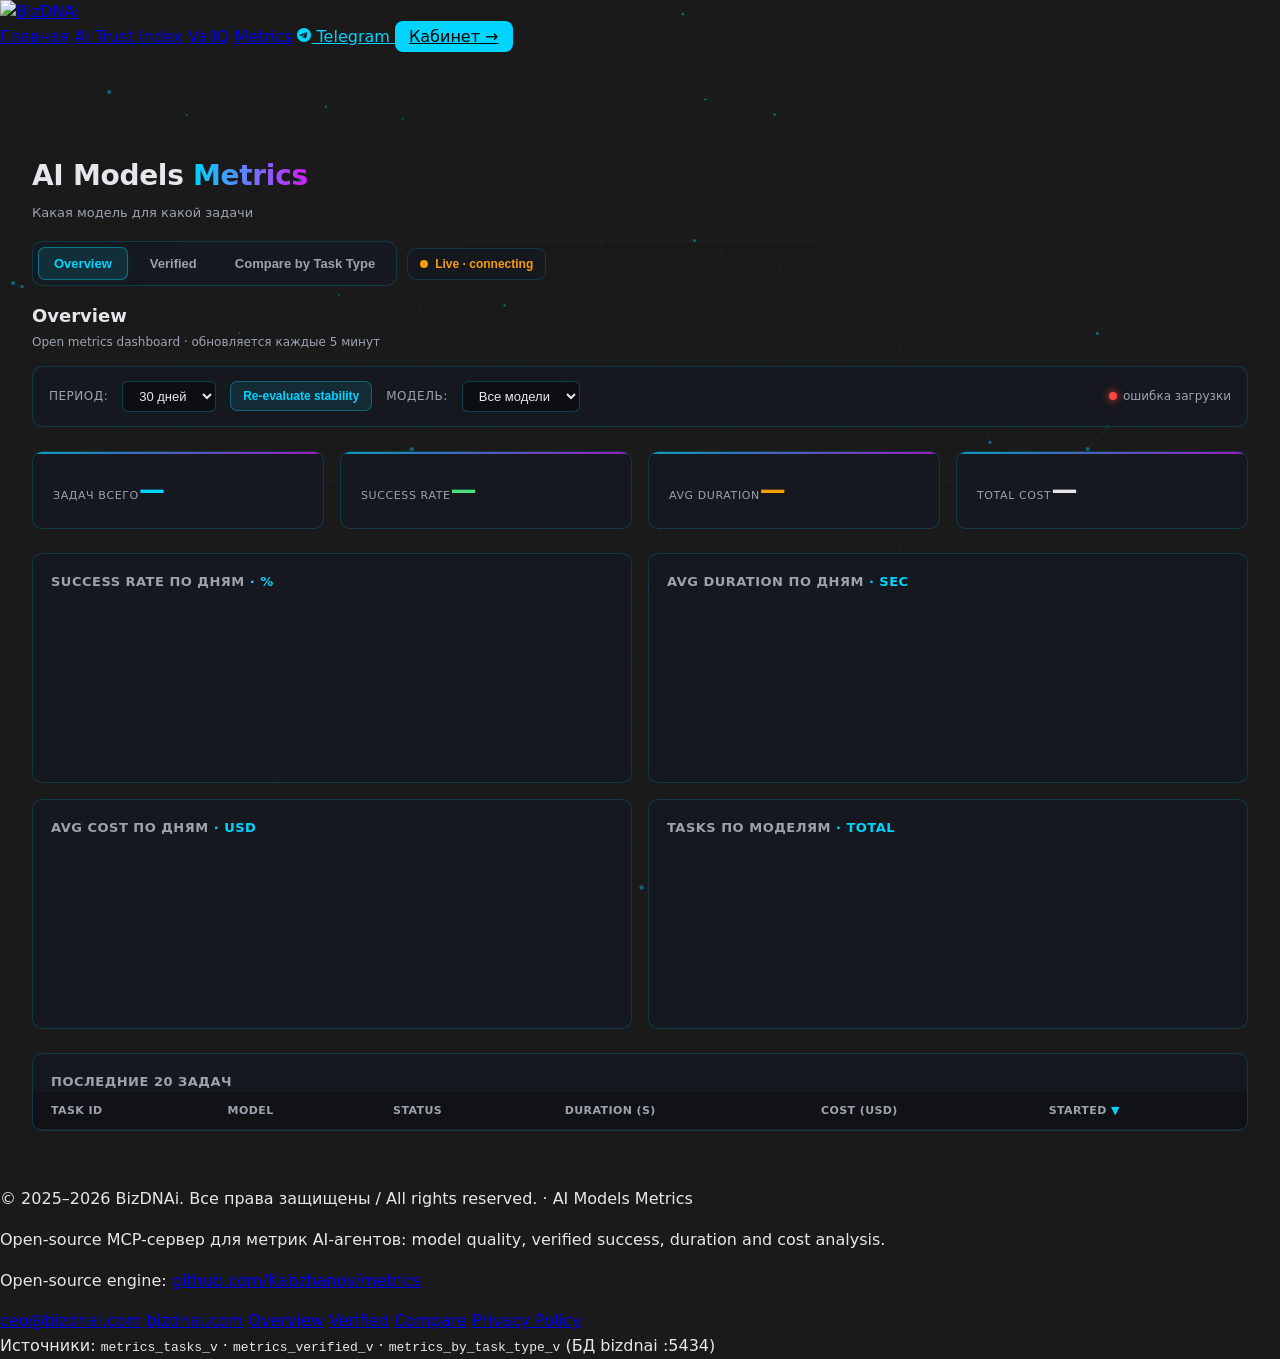
==== dashboard/index.html @ 894d51ac "Phase 7.7: portable dashboard + Context Efficiency view - dashboard/ — /var/www/bizdnai.com/metrics/" ====
<!DOCTYPE html>
<html lang="ru">
<head>
  <meta charset="UTF-8">
  <meta name="viewport" content="width=device-width, initial-scale=1.0">
  <title>BizDNAi · AI Models Metrics</title>
  <link rel="icon" href="https://bizdnai.com/favicon.ico">
  <script src="https://cdn.tailwindcss.com"></script>
  <link rel="stylesheet" href="style.css">
  <script src="https://cdn.jsdelivr.net/npm/chart.js@4.4.1/dist/chart.umd.min.js"></script>
  <style>
    header.page { padding-top: 104px; }

    .metrics-tabs {
      display: flex;
      gap: 6px;
      width: fit-content;
      max-width: 100%;
      padding: 5px;
      overflow-x: auto;
      background: var(--card);
      border: 1px solid var(--card-border);
      border-radius: 10px;
      backdrop-filter: blur(8px);
      -webkit-backdrop-filter: blur(8px);
    }
    .tab-button {
      flex: 0 0 auto;
      padding: 8px 15px;
      border: 1px solid transparent;
      border-radius: 7px;
      color: var(--muted);
      background: transparent;
      font-size: 13px;
      font-weight: 600;
      cursor: pointer;
      transition: color 0.15s ease, border-color 0.15s ease, background 0.15s ease;
    }
    .tab-button:hover {
      color: var(--text);
      border-color: rgba(255, 255, 255, 0.10);
    }
    .tab-button.active {
      color: var(--accent);
      background: rgba(0, 212, 255, 0.12);
      border-color: rgba(0, 212, 255, 0.42);
      box-shadow: 0 0 18px rgba(0, 212, 255, 0.08);
    }
    .tab-button:focus-visible {
      outline: 2px solid var(--accent);
      outline-offset: 2px;
    }
    .metrics-header-row {
      display: flex;
      align-items: center;
      gap: 10px;
      flex-wrap: wrap;
    }
    .live-toggle {
      display: inline-flex;
      align-items: center;
      gap: 7px;
      padding: 8px 12px;
      color: var(--muted);
      background: var(--card);
      border: 1px solid var(--card-border);
      border-radius: 9px;
      font-size: 12px;
      font-weight: 600;
      cursor: pointer;
    }
    .live-toggle .live-badge {
      width: 8px;
      height: 8px;
      border-radius: 50%;
      background: var(--muted);
    }
    .live-toggle.connected { color: var(--ok); border-color: rgba(74, 222, 128, 0.45); }
    .live-toggle.connected .live-badge { background: var(--ok); box-shadow: 0 0 8px var(--ok); }
    .live-toggle.connecting { color: var(--warn); }
    .live-toggle.connecting .live-badge { background: var(--warn); }
    .live-toggle:focus-visible { outline: 2px solid var(--accent); outline-offset: 2px; }
    .tab-panel[hidden] { display: none; }
    .tab-heading { margin: 0 0 14px; }
    .tab-heading h2 {
      margin: 0 0 3px;
      color: var(--text);
      font-size: 18px;
      font-weight: 700;
    }
    .tab-heading p {
      margin: 0;
      color: var(--muted);
      font-size: 12px;
    }

    /* Verified grid: 6 KPI columns on wide, 3 on mid, 2 on small. */
    .kpis.verified { grid-template-columns: repeat(6, 1fr); }
    @media (max-width: 1280px) { .kpis.verified { grid-template-columns: repeat(3, 1fr); } }
    @media (max-width: 700px)  { .kpis.verified { grid-template-columns: repeat(2, 1fr); } }
    .grid.verified { grid-template-columns: 1fr; }

    .pending-banner {
      display: none;
      margin-bottom: 18px;
      padding: 12px 16px;
      color: var(--warn);
      background: rgba(245, 158, 11, 0.12);
      border: 1px solid rgba(245, 158, 11, 0.35);
      border-radius: 10px;
      font-size: 13px;
    }
    .pending-banner.show { display: block; }

    /* Compare by task type. */
    .compare-kpis { grid-template-columns: repeat(4, 1fr); }
    @media (max-width: 1100px) { .compare-kpis { grid-template-columns: repeat(2, 1fr); } }
    @media (max-width: 600px)  { .compare-kpis { grid-template-columns: 1fr; } }

    .filters-row {
      display: flex;
      gap: 12px;
      flex-wrap: wrap;
      align-items: center;
    }
    .filter-group {
      display: flex;
      flex-direction: column;
      gap: 4px;
    }
    .filter-group label {
      color: var(--muted);
      font-size: 11px;
      text-transform: uppercase;
      letter-spacing: 0.05em;
    }
    .chip-multiselect {
      display: flex;
      gap: 6px;
      flex-wrap: wrap;
      max-width: 720px;
    }
    .chip {
      padding: 4px 10px;
      color: var(--text);
      background: rgba(255, 255, 255, 0.05);
      border: 1px solid rgba(255, 255, 255, 0.10);
      border-radius: 999px;
      font-size: 11px;
      cursor: pointer;
      user-select: none;
      transition: all 0.15s ease;
    }
    .chip:hover { border-color: rgba(0, 212, 255, 0.4); }
    .chip.active {
      color: var(--accent);
      background: rgba(0, 212, 255, 0.18);
      border-color: var(--accent);
    }
    .chip:focus-visible {
      outline: 2px solid var(--accent);
      outline-offset: 1px;
    }
    .table-wrap.compare-table {
      max-height: 70vh;
      overflow: auto;
    }
    .compare-table table {
      width: 100%;
      border-collapse: collapse;
    }
    .compare-table th {
      position: sticky;
      top: 0;
      z-index: 1;
      padding: 12px 10px;
      color: var(--muted);
      background: rgba(15, 23, 42, 0.95);
      border-bottom: 1px solid rgba(255, 255, 255, 0.10);
      backdrop-filter: blur(8px);
      font-size: 11px;
      font-weight: 600;
      text-transform: uppercase;
      letter-spacing: 0.05em;
      cursor: pointer;
      user-select: none;
    }
    .compare-table th:hover { color: var(--accent); }
    .compare-table th .sort-indicator {
      display: inline-block;
      margin-left: 4px;
      font-size: 10px;
      opacity: 0.4;
    }
    .compare-table th.sorted-asc .sort-indicator::before  { content: '▲'; opacity: 1; }
    .compare-table th.sorted-desc .sort-indicator::before { content: '▼'; opacity: 1; }
    .compare-table td {
      padding: 10px;
      color: var(--text);
      border-bottom: 1px solid rgba(255, 255, 255, 0.05);
      font-size: 13px;
    }
    .compare-table tbody tr:hover { background: rgba(0, 212, 255, 0.05); }
    .compare-table .best-row { background: rgba(74, 222, 128, 0.06); }
    .best-badge {
      display: inline-block;
      margin-left: 6px;
      padding: 1px 8px;
      color: var(--ok);
      background: rgba(74, 222, 128, 0.15);
      border: 1px solid rgba(74, 222, 128, 0.4);
      border-radius: 6px;
      font-size: 10px;
      font-weight: 600;
      vertical-align: middle;
    }
    .task-pill {
      display: inline-block;
      padding: 2px 8px;
      color: #a78bfa;
      background: rgba(167, 139, 250, 0.12);
      border: 1px solid rgba(167, 139, 250, 0.35);
      border-radius: 6px;
      font-size: 11px;
      font-weight: 500;
    }
    .model-name {
      color: var(--accent);
      font-family: "JetBrains Mono", ui-monospace, monospace;
    }
    .good-cell { color: var(--ok); }
    .mid-cell  { color: var(--warn); }
    .bad-cell  { color: var(--err); }

    .chip .chip-count {
      display: inline-block;
      margin-left: 6px;
      padding: 0 6px;
      color: var(--muted);
      background: rgba(255, 255, 255, 0.07);
      border-radius: 999px;
      font-size: 10px;
      font-weight: 600;
      vertical-align: 1px;
    }
    .chip.active .chip-count {
      color: var(--accent);
      background: rgba(0, 212, 255, 0.18);
    }

    .active-filters {
      display: flex;
      flex-wrap: wrap;
      gap: 6px;
      margin-top: 10px;
      align-items: center;
    }
    .active-filters .pill-label {
      color: var(--muted);
      font-size: 11px;
      text-transform: uppercase;
      letter-spacing: 0.05em;
      margin-right: 4px;
    }
    .filter-pill {
      display: inline-flex;
      align-items: center;
      gap: 6px;
      padding: 3px 6px 3px 10px;
      color: var(--accent);
      background: rgba(0, 212, 255, 0.10);
      border: 1px solid rgba(0, 212, 255, 0.32);
      border-radius: 999px;
      font-size: 11px;
    }
    .filter-pill button {
      width: 16px;
      height: 16px;
      display: inline-flex;
      align-items: center;
      justify-content: center;
      padding: 0;
      color: var(--accent);
      background: transparent;
      border: 0;
      border-radius: 50%;
      font-size: 13px;
      line-height: 1;
      cursor: pointer;
    }
    .filter-pill button:hover { background: rgba(0, 212, 255, 0.22); }

    .compare-summary {
      margin: 10px 2px 0;
      color: var(--muted);
      font-size: 12px;
    }
    .compare-summary strong { color: var(--text); font-weight: 600; }

    .reval-button {
      padding: 7px 12px;
      color: var(--accent);
      background: rgba(0, 212, 255, 0.10);
      border: 1px solid rgba(0, 212, 255, 0.35);
      border-radius: 7px;
      font-size: 12px;
      font-weight: 600;
      cursor: pointer;
    }
    .reval-button:hover { background: rgba(0, 212, 255, 0.18); }
    .reval-button:disabled { opacity: 0.55; cursor: wait; }
    .metrics-toast {
      position: fixed;
      right: 20px;
      bottom: 20px;
      z-index: 100;
      max-width: min(420px, calc(100vw - 40px));
      padding: 12px 16px;
      color: var(--text);
      background: rgba(15, 23, 42, 0.97);
      border: 1px solid var(--ok);
      border-radius: 9px;
      box-shadow: 0 12px 35px rgba(0, 0, 0, 0.35);
      font-size: 13px;
    }
    .metrics-toast.error { border-color: var(--err); }

    @media (max-width: 700px) {
      header.page { padding-top: 132px; }
      .metrics-tabs { width: 100%; }
      .tab-button { flex: 1 0 auto; }
      .updated { width: 100%; margin-left: 0; }
    }
  </style>
</head>
<body>
  <canvas id="neural-bg"></canvas>

  <nav class="navbar fixed top-0 w-full px-4 py-4" style="z-index:20">
    <div class="max-w-6xl mx-auto flex items-center justify-between flex-wrap gap-3">
      <a href="/" class="flex items-center gap-2">
        <img src="/logo.png" alt="BizDNAi" class="h-8">
      </a>
      <div class="flex items-center gap-3 flex-wrap">
        <a href="/" class="text-sm text-gray-300 hover:text-[#00D4FF]">Главная</a>
        <a href="/index/" class="text-sm font-semibold text-gray-300 hover:text-[#00D4FF]">AI Trust Index</a>
        <a href="/valiq/" class="text-sm font-semibold text-gray-300 hover:text-[#00D4FF]">ValIQ</a>
        <a href="/metrics/" class="text-sm font-semibold text-[#00D4FF]">Metrics</a>
        <a href="https://t.me/bizdnai" target="_blank" rel="noopener noreferrer" class="tg-cta-btn inline-flex items-center gap-1.5 text-sm font-semibold" style="color:#00D4FF">
          <svg width="14" height="14" viewBox="0 0 240 240" xmlns="http://www.w3.org/2000/svg" aria-hidden="true" focusable="false"><path fill="currentColor" d="M120 0C53.7 0 0 53.7 0 120s53.7 120 120 120 120-53.7 120-120S186.3 0 120 0Zm55.6 82.3-19.8 93.3c-1.5 6.7-5.4 8.3-11 5.2l-30.4-22.4-14.7 14.1c-1.6 1.6-3 3-6.1 3l2.2-30.9 56.2-50.8c2.4-2.2-.5-3.4-3.7-1.2l-69.5 43.8-29.9-9.3c-6.5-2-6.6-6.5 1.4-9.6l117-45.1c5.4-2 10.2 1.3 8.3 9.9Z"/></svg>
          Telegram
        </a>
        <a href="/index/app/" class="text-sm font-semibold" style="background:#00D4FF;color:#000;padding:6px 14px;border-radius:8px">Кабинет →</a>
      </div>
    </div>
  </nav>

  <header class="page">
    <h1>AI Models <span class="accent">Metrics</span></h1>
    <p class="subtitle">Какая модель для какой задачи</p>
    <div class="metrics-header-row">
      <div class="metrics-tabs" role="tablist" aria-label="Разделы метрик">
        <button id="tab-overview" class="tab-button active" type="button" role="tab" aria-selected="true" aria-controls="panel-overview" onclick="showTab('overview')">Overview</button>
        <button id="tab-verified" class="tab-button" type="button" role="tab" aria-selected="false" aria-controls="panel-verified" tabindex="-1" onclick="showTab('verified')">Verified</button>
        <button id="tab-compare" class="tab-button" type="button" role="tab" aria-selected="false" aria-controls="panel-compare" tabindex="-1" onclick="showTab('compare')">Compare by Task Type</button>
      </div>
      <button id="live-toggle" class="live-toggle" type="button" aria-pressed="true" title="Включить или выключить live-обновления">
        <span class="live-badge" aria-hidden="true"></span>
        <span id="live-label">Live</span>
      </button>
    </div>
  </header>

  <main>
    <section id="panel-overview" class="tab-panel" role="tabpanel" aria-labelledby="tab-overview">
      <div class="tab-heading">
        <h2>Overview</h2>
        <p>Open metrics dashboard · обновляется каждые 5 минут</p>
      </div>
      <div class="controls">
        <label for="overview-period">Период:</label>
        <select id="overview-period">
          <option value="7">7 дней</option>
          <option value="30" selected>30 дней</option>
          <option value="90">90 дней</option>
        </select>
        <button id="reval-stability" class="reval-button" type="button">Re-evaluate stability</button>
        <label for="overview-model">Модель:</label>
        <select id="overview-model">
          <option value="">Все модели</option>
        </select>
        <span id="overview-updated" class="updated"><span class="dot"></span>загрузка…</span>
      </div>

      <section class="kpis">
        <div class="kpi"><span class="kpi-label">Задач всего</span><span id="overview-kpi-total" class="kpi-value acc">—</span></div>
        <div class="kpi"><span class="kpi-label">Success Rate</span><span id="overview-kpi-rate" class="kpi-value ok">—</span></div>
        <div class="kpi"><span class="kpi-label">Avg Duration</span><span id="overview-kpi-duration" class="kpi-value warn">—</span></div>
        <div class="kpi"><span class="kpi-label">Total Cost</span><span id="overview-kpi-cost" class="kpi-value">—</span></div>
      </section>

      <section class="grid">
        <div class="card">
          <h2>Success Rate по дням <span class="accent">· %</span></h2>
          <canvas id="overview-chart-rate"></canvas>
        </div>
        <div class="card">
          <h2>Avg Duration по дням <span class="accent">· sec</span></h2>
          <canvas id="overview-chart-duration"></canvas>
        </div>
        <div class="card">
          <h2>Avg Cost по дням <span class="accent">· USD</span></h2>
          <canvas id="overview-chart-cost"></canvas>
        </div>
        <div class="card">
          <h2>Tasks по моделям <span class="accent">· total</span></h2>
          <canvas id="overview-chart-tasks"></canvas>
        </div>
      </section>

      <section class="card table-card">
        <h2>Последние 20 задач</h2>
        <div class="table-wrap">
          <table id="overview-recent-table">
            <thead>
              <tr>
                <th data-sort-key="task_id">Task ID <span class="sort-indicator"></span></th>
                <th data-sort-key="model">Model <span class="sort-indicator"></span></th>
                <th data-sort-key="status">Status <span class="sort-indicator"></span></th>
                <th data-sort-key="duration_sec">Duration (s) <span class="sort-indicator"></span></th>
                <th data-sort-key="cost_usd">Cost (USD) <span class="sort-indicator"></span></th>
                <th data-sort-key="started_at">Started <span class="sort-indicator"></span></th>
              </tr>
            </thead>
            <tbody id="overview-recent-body"></tbody>
          </table>
        </div>
      </section>
    </section>

    <section id="panel-verified" class="tab-panel" role="tabpanel" aria-labelledby="tab-verified" hidden>
      <div class="tab-heading">
        <h2>Verified Metrics</h2>
        <p>Cross-checked verified-only runs · обновляется каждые 5 минут</p>
      </div>
      <div class="controls">
        <label for="verified-period">Период:</label>
        <select id="verified-period">
          <option value="7">7 дней</option>
          <option value="30" selected>30 дней</option>
          <option value="90">90 дней</option>
        </select>
        <label for="verified-model">Модель:</label>
        <select id="verified-model">
          <option value="">Все модели</option>
        </select>
        <span id="verified-updated" class="updated"><span class="dot"></span>загрузка…</span>
      </div>
      <div id="verified-pending-banner" class="pending-banner">
        Pending verification: run_evaluations пусты — данные появятся после первого batch verification.
      </div>

      <section class="kpis verified">
        <div class="kpi"><span class="kpi-label">Verified Success Rate</span><span id="verified-kpi-rate" class="kpi-value ok">—</span></div>
        <div class="kpi"><span class="kpi-label">First Pass Success</span><span id="verified-kpi-fps" class="kpi-value acc">—</span></div>
        <div class="kpi"><span class="kpi-label">Median Duration</span><span id="verified-kpi-median" class="kpi-value warn">—</span></div>
        <div class="kpi"><span class="kpi-label">P75 Duration</span><span id="verified-kpi-p75" class="kpi-value warn">—</span></div>
        <div class="kpi"><span class="kpi-label">P90 Duration</span><span id="verified-kpi-p90" class="kpi-value warn">—</span></div>
        <div class="kpi"><span class="kpi-label">Cost / Verified Success</span><span id="verified-kpi-cost" class="kpi-value">—</span></div>
      </section>

      <section class="grid verified">
        <div class="card">
          <h2>Verified Success Rate по дням <span class="accent">· % по моделям</span></h2>
          <canvas id="verified-chart-rate"></canvas>
        </div>
        <div class="card">
          <h2>First Pass Success по дням <span class="accent">· % по моделям</span></h2>
          <canvas id="verified-chart-fps"></canvas>
        </div>
        <div class="card">
          <h2>Median Duration по дням <span class="accent">· sec по моделям</span></h2>
          <canvas id="verified-chart-duration"></canvas>
        </div>
      </section>
    </section>

    <section id="panel-compare" class="tab-panel" role="tabpanel" aria-labelledby="tab-compare" hidden>
      <div class="tab-heading">
        <h2>Model Comparison by Task Type</h2>
        <p>Какая модель лучше для какой задачи</p>
      </div>
      <div class="controls">
        <div class="filters-row">
          <div class="filter-group">
            <label for="compare-period">Период</label>
            <select id="compare-period">
              <option value="7">7 дней</option>
              <option value="30" selected>30 дней</option>
              <option value="90">90 дней</option>
            </select>
          </div>
          <div class="filter-group" style="flex:1;min-width:280px">
            <label>Task Type</label>
            <div id="compare-task-type-chips" class="chip-multiselect">
              <button class="chip active" type="button" data-value="all">All</button>
            </div>
          </div>
          <div class="filter-group">
            <label>Быстрый выбор</label>
            <div class="chip-multiselect">
              <button class="chip" type="button" id="compare-quick-all">All</button>
              <button class="chip" type="button" id="compare-quick-top3">Top 3</button>
              <button class="chip" type="button" id="compare-quick-reset">Reset</button>
            </div>
          </div>
        </div>
        <div id="compare-active-filters" class="active-filters" hidden></div>
        <span id="compare-updated" class="updated"><span class="dot"></span>загрузка…</span>
      </div>

      <section class="kpis compare-kpis">
        <div class="kpi"><span class="kpi-label">Total Runs</span><span id="compare-kpi-runs" class="kpi-value acc">—</span></div>
        <div class="kpi"><span class="kpi-label">Models × Task Types</span><span id="compare-kpi-cross" class="kpi-value">—</span></div>
        <div class="kpi"><span class="kpi-label">Avg Success Rate</span><span id="compare-kpi-rate" class="kpi-value ok">—</span></div>
        <div class="kpi"><span class="kpi-label">Avg MQI Preview</span><span id="compare-kpi-mqi" class="kpi-value warn">—</span></div>
      </section>
      <p id="compare-summary-text" class="compare-summary">—</p>

      <section class="card table-card">
        <h2>Comparison Table <span class="accent">· model × task_type</span></h2>
        <div class="table-wrap compare-table">
          <table id="compare-table">
            <thead>
              <tr>
                <th data-sort-key="model">Model <span class="sort-indicator"></span></th>
                <th data-sort-key="task_type">Task Type <span class="sort-indicator"></span></th>
                <th data-sort-key="total_runs" class="sorted-desc">Total Runs <span class="sort-indicator"></span></th>
                <th data-sort-key="success_rate">Success Rate (%) <span class="sort-indicator"></span></th>
                <th data-sort-key="avg_duration_sec">Avg Duration (s) <span class="sort-indicator"></span></th>
                <th data-sort-key="avg_cost_usd">Avg Cost (USD) <span class="sort-indicator"></span></th>
                <th data-sort-key="stability_rate">Stability (%) <span class="sort-indicator"></span></th>
                <th data-sort-key="mqi_preview">MQI Preview <span class="sort-indicator"></span></th>
              </tr>
            </thead>
            <tbody id="compare-body"></tbody>
          </table>
        </div>
        <p id="compare-empty-msg" style="display:none;text-align:center;padding:32px;color:#9CA3AF">
          Нет данных для выбранных фильтров.
        </p>
      </section>
    </section>
  </main>

  <div id="metrics-toast" class="metrics-toast" role="status" aria-live="polite" hidden></div>

  <footer class="py-8 bg-gray-900 text-center" style="position:relative;z-index:1">
    <p class="text-gray-300">© 2025–2026 BizDNAi. Все права защищены / All rights reserved. · AI Models Metrics</p>
    <p class="text-gray-500 text-xs max-w-3xl mx-auto mt-4 px-4">
      Open-source MCP-сервер для метрик AI-агентов: model quality, verified success, duration and cost analysis.
    </p>
    <p class="text-gray-500 text-xs mt-3">
      <span>Open-source engine: </span><a href="https://github.com/Kabzhanov/metrics" target="_blank" rel="noopener" class="text-[#00D4FF] hover:text-[#D81BFF]">github.com/Kabzhanov/metrics</a>
    </p>
    <div class="flex justify-center flex-wrap gap-x-4 gap-y-2 mt-4">
      <a href="mailto:ceo@bizdnai.com" class="text-[#00D4FF] hover:text-[#D81BFF]">ceo@bizdnai.com</a>
      <a href="/" class="text-[#00D4FF] hover:text-[#D81BFF]">bizdnai.com</a>
      <a href="#overview" class="text-[#00D4FF] hover:text-[#D81BFF]">Overview</a>
      <a href="#verified" class="text-[#00D4FF] hover:text-[#D81BFF]">Verified</a>
      <a href="#compare" class="text-[#00D4FF] hover:text-[#D81BFF]">Compare</a>
      <a href="/privacy-policy/" class="text-[#00D4FF] hover:text-[#D81BFF]">Privacy Policy</a>
    </div>
    <div class="src text-gray-500 text-xs mt-3">
      Источники: <code>metrics_tasks_v</code> · <code>metrics_verified_v</code> · <code>metrics_by_task_type_v</code> (БД bizdnai :5434)
    </div>
  </footer>

  <script>
    // Neural network background — портирован из bizdnai.com/index.html.
    (function () {
      const canvas = document.getElementById('neural-bg');
      const ctx = canvas.getContext('2d');
      let dots = [];
      let dpr = window.devicePixelRatio || 1;
      const COUNT = 55;
      const RADIUS = 120;

      function resize() {
        dpr = window.devicePixelRatio || 1;
        canvas.width = window.innerWidth * dpr;
        canvas.height = window.innerHeight * dpr;
        canvas.style.width = window.innerWidth + 'px';
        canvas.style.height = window.innerHeight + 'px';
      }

      function init() {
        dots = [];
        for (let i = 0; i < COUNT; i += 1) {
          dots.push({
            x: Math.random() * canvas.width,
            y: Math.random() * canvas.height,
            vx: (Math.random() - 0.5) * 0.3 * dpr,
            vy: (Math.random() - 0.5) * 0.3 * dpr,
            r: (Math.random() * 1.5 + 0.8) * dpr
          });
        }
      }

      function draw() {
        ctx.clearRect(0, 0, canvas.width, canvas.height);
        for (const dot of dots) {
          dot.x += dot.vx;
          dot.y += dot.vy;
          if (dot.x < 0 || dot.x > canvas.width) dot.vx *= -1;
          if (dot.y < 0 || dot.y > canvas.height) dot.vy *= -1;
          ctx.beginPath();
          ctx.arc(dot.x, dot.y, dot.r, 0, Math.PI * 2);
          ctx.fillStyle = 'rgba(0, 212, 255, 0.7)';
          ctx.fill();
        }
        for (let i = 0; i < dots.length; i += 1) {
          for (let j = i + 1; j < dots.length; j += 1) {
            const dx = dots[i].x - dots[j].x;
            const dy = dots[i].y - dots[j].y;
            const distance = Math.sqrt(dx * dx + dy * dy);
            if (distance < RADIUS * dpr) {
              ctx.beginPath();
              ctx.moveTo(dots[i].x, dots[i].y);
              ctx.lineTo(dots[j].x, dots[j].y);
              ctx.strokeStyle = 'rgba(0, 255, 255, ' + ((1 - distance / (RADIUS * dpr)) * 0.3) + ')';
              ctx.lineWidth = 0.6 * dpr;
              ctx.stroke();
            }
          }
        }
        window.requestAnimationFrame(draw);
      }

      window.addEventListener('resize', function () {
        resize();
        init();
      });
      resize();
      init();
      draw();
    }());
  </script>
  <script src="app.js?v=1176"></script>
</body>
</html>
---- dashboard/style.css ----
:root {
  /* BizDNAi brand tokens */
  --bg: #1A1A1A;
  --bg-2: #141414;
  --card: rgba(20, 24, 32, 0.72);
  --card-border: rgba(0, 212, 255, 0.18);
  --card-border-strong: rgba(0, 212, 255, 0.35);
  --text: #E5E7EB;
  --muted: #9CA3AF;
  --accent: #00D4FF;
  --accent-2: #D81BFF;
  --accent-deep: #0099cc;
  --ok: #4ade80;
  --warn: #f59e0b;
  --err: #ff4444;
  --shadow: 0 8px 32px rgba(0, 0, 0, 0.45);
}

* { box-sizing: border-box; }

html, body { margin: 0; padding: 0; }

body {
  font-family: -apple-system, BlinkMacSystemFont, "Inter", "Segoe UI", Roboto, system-ui, sans-serif;
  background: var(--bg);
  color: var(--text);
  line-height: 1.55;
  min-height: 100vh;
  position: relative;
  overflow-x: hidden;
}

/* Neural network canvas background */
canvas#neural-bg {
  position: fixed;
  inset: 0;
  width: 100%;
  height: 100%;
  z-index: 0;
  pointer-events: none;
  opacity: 0.55;
}

/* Subtle grid overlay for depth */
body::before {
  content: "";
  position: fixed;
  inset: 0;
  pointer-events: none;
  z-index: 0;
  background-image:
    linear-gradient(rgba(0, 212, 255, 0.04) 1px, transparent 1px),
    linear-gradient(90deg, rgba(0, 212, 255, 0.04) 1px, transparent 1px);
  background-size: 60px 60px;
  mask-image: radial-gradient(ellipse at center, black 30%, transparent 80%);
  -webkit-mask-image: radial-gradient(ellipse at center, black 30%, transparent 80%);
}

/* Top nav bar (bizdnai.com style) */
.topbar {
  position: relative;
  z-index: 2;
  display: flex;
  align-items: center;
  justify-content: space-between;
  padding: 18px 32px;
  border-bottom: 1px solid rgba(0, 212, 255, 0.12);
  backdrop-filter: blur(8px);
  -webkit-backdrop-filter: blur(8px);
  background: rgba(26, 26, 26, 0.65);
}
.brand {
  display: flex;
  align-items: center;
  gap: 12px;
  text-decoration: none;
  color: var(--text);
}
.brand-mark {
  width: 32px;
  height: 32px;
  border-radius: 8px;
  background: linear-gradient(135deg, var(--accent) 0%, var(--accent-2) 100%);
  display: flex;
  align-items: center;
  justify-content: center;
  font-weight: 800;
  color: #0a0a0a;
  font-size: 16px;
  box-shadow: 0 0 16px rgba(0, 212, 255, 0.4);
}
.brand-name { font-weight: 700; font-size: 16px; letter-spacing: 0.2px; }
.brand-name span { color: var(--accent); }
.topbar .toplinks {
  display: flex;
  gap: 22px;
  font-size: 13px;
  color: var(--muted);
}
.topbar .toplinks a {
  color: var(--muted);
  text-decoration: none;
  transition: color 0.15s;
}
.topbar .toplinks a:hover { color: var(--accent); }

/* Header */
header.page {
  position: relative;
  z-index: 1;
  padding: 32px 32px 8px;
  max-width: 1600px;
  margin: 0 auto;
}
header.page h1 {
  margin: 0 0 6px;
  font-size: 28px;
  font-weight: 700;
  letter-spacing: -0.3px;
}
header.page h1 .accent {
  background: linear-gradient(90deg, var(--accent), var(--accent-2));
  -webkit-background-clip: text;
  background-clip: text;
  color: transparent;
}
header.page .subtitle {
  margin: 0 0 18px;
  color: var(--muted);
  font-size: 13px;
}

.controls {
  display: flex;
  gap: 14px;
  align-items: center;
  flex-wrap: wrap;
  padding: 14px 16px;
  background: var(--card);
  border: 1px solid var(--card-border);
  border-radius: 10px;
  backdrop-filter: blur(6px);
  -webkit-backdrop-filter: blur(6px);
  margin-bottom: 24px;
}
.controls label { color: var(--muted); font-size: 12px; text-transform: uppercase; letter-spacing: 0.5px; }
.controls select {
  background: rgba(10, 10, 10, 0.6);
  color: var(--text);
  border: 1px solid rgba(0, 212, 255, 0.25);
  border-radius: 6px;
  padding: 6px 12px;
  font-size: 13px;
  cursor: pointer;
  outline: none;
}
.controls select:focus { border-color: var(--accent); box-shadow: 0 0 0 2px rgba(0, 212, 255, 0.15); }
.updated { color: var(--muted); font-size: 12px; margin-left: auto; }
.updated .dot {
  display: inline-block;
  width: 8px; height: 8px;
  border-radius: 50%;
  background: var(--ok);
  margin-right: 6px;
  box-shadow: 0 0 8px var(--ok);
  animation: pulse 2s ease-in-out infinite;
}
@keyframes pulse { 0%,100% { opacity: 1; } 50% { opacity: 0.4; } }

/* Main */
main {
  position: relative;
  z-index: 1;
  padding: 8px 32px 40px;
  max-width: 1600px;
  margin: 0 auto;
}

/* KPI grid */
.kpis {
  display: grid;
  grid-template-columns: repeat(4, 1fr);
  gap: 16px;
  margin-bottom: 24px;
}
.kpi {
  position: relative;
  background: var(--card);
  border: 1px solid var(--card-border);
  border-radius: 10px;
  padding: 18px 20px;
  backdrop-filter: blur(8px);
  -webkit-backdrop-filter: blur(8px);
  overflow: hidden;
  transition: border-color 0.2s, transform 0.2s;
}
.kpi::before {
  content: "";
  position: absolute;
  top: 0; left: 0; right: 0;
  height: 2px;
  background: linear-gradient(90deg, var(--accent), var(--accent-2));
  opacity: 0.7;
}
.kpi:hover { border-color: var(--card-border-strong); transform: translateY(-2px); }
.kpi-label {
  color: var(--muted);
  font-size: 11px;
  text-transform: uppercase;
  letter-spacing: 0.6px;
  margin-bottom: 6px;
}
.kpi-value {
  font-size: 26px;
  font-weight: 700;
  color: var(--text);
  letter-spacing: -0.4px;
}
.kpi-value.ok { color: var(--ok); }
.kpi-value.warn { color: var(--warn); }
.kpi-value.acc { color: var(--accent); }

/* Chart grid */
.grid {
  display: grid;
  grid-template-columns: repeat(2, 1fr);
  gap: 16px;
  margin-bottom: 24px;
}
.card {
  background: var(--card);
  border: 1px solid var(--card-border);
  border-radius: 10px;
  padding: 18px;
  backdrop-filter: blur(8px);
  -webkit-backdrop-filter: blur(8px);
  position: relative;
  overflow: hidden;
}
.card h2 {
  margin: 0 0 14px;
  font-size: 13px;
  color: var(--muted);
  font-weight: 600;
  text-transform: uppercase;
  letter-spacing: 0.5px;
}
.card h2 .accent { color: var(--accent); }
.card canvas { max-height: 240px; }

/* Table */
.table-card { padding: 0; overflow: hidden; }
.table-card h2 { padding: 18px 18px 0; margin: 0; }
.table-wrap { overflow-x: auto; }
table {
  width: 100%;
  border-collapse: collapse;
  font-size: 13px;
}
th, td {
  text-align: left;
  padding: 10px 18px;
  border-bottom: 1px solid rgba(255, 255, 255, 0.05);
}
th {
  color: var(--muted);
  font-weight: 600;
  font-size: 11px;
  text-transform: uppercase;
  letter-spacing: 0.4px;
  background: rgba(0, 0, 0, 0.25);
}
tbody tr:hover { background: rgba(0, 212, 255, 0.04); }
tbody tr:last-child td { border-bottom: none; }
td code, th code {
  background: rgba(0, 212, 255, 0.08);
  color: var(--accent);
  padding: 2px 6px;
  border-radius: 4px;
  font-size: 12px;
  font-family: ui-monospace, "SF Mono", Menlo, monospace;
}

.status {
  display: inline-block;
  padding: 2px 9px;
  border-radius: 999px;
  font-size: 11px;
  font-weight: 600;
  letter-spacing: 0.3px;
}
.status.ok { background: rgba(74, 222, 128, 0.15); color: var(--ok); border: 1px solid rgba(74, 222, 128, 0.3); }
.status.failed { background: rgba(255, 68, 68, 0.15); color: var(--err); border: 1px solid rgba(255, 68, 68, 0.3); }
.status.human_stop { background: rgba(245, 158, 11, 0.15); color: var(--warn); border: 1px solid rgba(245, 158, 11, 0.3); }

/* Classic footer */
footer.site {
  position: relative;
  z-index: 1;
  margin-top: 24px;
  padding: 28px 32px 32px;
  border-top: 1px solid rgba(0, 212, 255, 0.15);
  background: rgba(10, 10, 10, 0.6);
  backdrop-filter: blur(8px);
  -webkit-backdrop-filter: blur(8px);
}
footer.site .inner {
  max-width: 1600px;
  margin: 0 auto;
  display: flex;
  flex-wrap: wrap;
  align-items: center;
  justify-content: space-between;
  gap: 16px;
  font-size: 13px;
  color: var(--muted);
}
footer.site .copyright { color: var(--text); }
footer.site .links {
  display: flex;
  gap: 22px;
  flex-wrap: wrap;
}
footer.site .links a {
  color: var(--muted);
  text-decoration: none;
  transition: color 0.15s;
  display: inline-flex;
  align-items: center;
  gap: 6px;
}
footer.site .links a:hover { color: var(--accent); }
footer.site .links a svg { width: 14px; height: 14px; opacity: 0.8; }
footer.site .src {
  margin-top: 10px;
  font-size: 11px;
  color: var(--muted);
  opacity: 0.7;
  max-width: 1600px;
  margin-left: auto;
  margin-right: auto;
}
footer.site .src code {
  background: rgba(0, 212, 255, 0.08);
  color: var(--accent);
  padding: 1px 6px;
  border-radius: 3px;
  font-size: 11px;
}

@media (max-width: 900px) {
  .kpis { grid-template-columns: repeat(2, 1fr); }
  .grid { grid-template-columns: 1fr; }
  .topbar { padding: 14px 16px; }
  .topbar .toplinks { display: none; }
  header.page, main { padding-left: 16px; padding-right: 16px; }
  footer.site { padding: 22px 16px 24px; }
  footer.site .inner { justify-content: flex-start; }
}
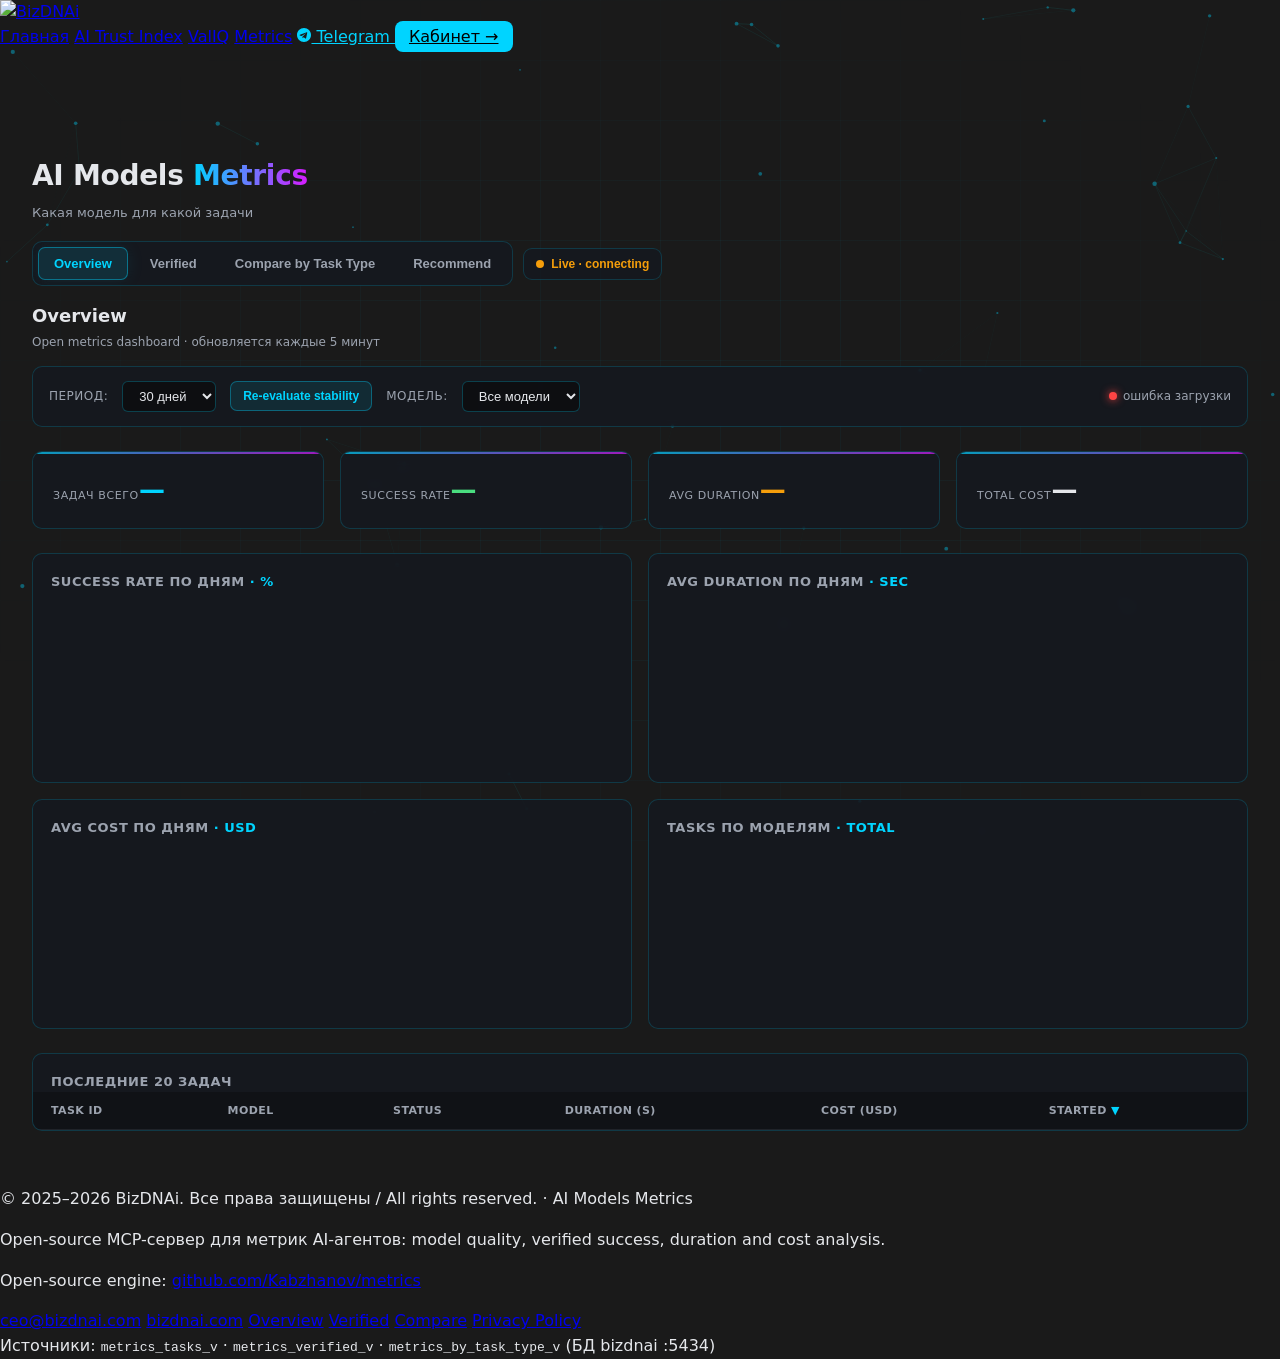
==== commit ef37b332: "Recommend tab (4th): unified human-friendly model recommendation - api_recommend.php: GET ?task_type" ====
--- a/dashboard/index.html
+++ b/dashboard/index.html
@@ -363,6 +363,7 @@
         <button id="tab-overview" class="tab-button active" type="button" role="tab" aria-selected="true" aria-controls="panel-overview" onclick="showTab('overview')">Overview</button>
         <button id="tab-verified" class="tab-button" type="button" role="tab" aria-selected="false" aria-controls="panel-verified" tabindex="-1" onclick="showTab('verified')">Verified</button>
         <button id="tab-compare" class="tab-button" type="button" role="tab" aria-selected="false" aria-controls="panel-compare" tabindex="-1" onclick="showTab('compare')">Compare by Task Type</button>
+        <button id="tab-recommend" class="tab-button" type="button" role="tab" aria-selected="false" aria-controls="panel-recommend" tabindex="-1" onclick="showTab('recommend')">Recommend</button>
       </div>
       <button id="live-toggle" class="live-toggle" type="button" aria-pressed="true" title="Включить или выключить live-обновления">
         <span class="live-badge" aria-hidden="true"></span>
@@ -549,6 +550,44 @@
         <p id="compare-empty-msg" style="display:none;text-align:center;padding:32px;color:#9CA3AF">
           Нет данных для выбранных фильтров.
         </p>
+      </section>
+    </section>
+
+    <section id="panel-recommend" class="tab-panel" role="tabpanel" aria-labelledby="tab-recommend" hidden>
+      <header class="page">
+        <h1>Какую модель выбрать?</h1>
+        <p class="subtitle">Выбери тип задачи — покажу лучшую модель и почему она лучше</p>
+      </header>
+
+      <section id="recommend-picker" class="grid grid-cols-2 sm:grid-cols-3 md:grid-cols-4 gap-3 mb-6"></section>
+
+      <section id="recommend-result" class="hidden">
+        <div class="best-card">
+          <div class="best-header">
+            <span class="star">★</span>
+            <div class="best-info">
+              <div class="best-overline">Лучший выбор для <span id="rec-task-label"></span></div>
+              <h2 class="best-model" id="rec-model">—</h2>
+              <div class="best-strength" id="rec-strength">—</div>
+            </div>
+          </div>
+          <div class="best-stats">
+            <div><div class="big" id="rec-success">—</div><div class="small">успешных</div></div>
+            <div><div class="big" id="rec-cost">—</div><div class="small">за задачу</div></div>
+            <div><div class="big" id="rec-time">—</div><div class="small">секунд</div></div>
+          </div>
+          <div class="why-title">Почему эта модель:</div>
+          <pre class="why-body" id="rec-reasoning">—</pre>
+          <div class="confidence muted" id="rec-confidence">—</div>
+        </div>
+        <h3 class="alt-title">Альтернативы</h3>
+        <div id="rec-alt-list" class="alt-grid"></div>
+      </section>
+
+      <section id="recommend-empty" class="hidden empty-state">
+        <div class="empty-icon">∅</div>
+        <div>Нет данных по этому типу задач за последние 30 дней.</div>
+        <div class="muted small">Попробуй другой тип или подожди пока накопится статистика.</div>
       </section>
     </section>
   </main>
--- a/dashboard/style.css
+++ b/dashboard/style.css
@@ -357,3 +357,59 @@
   footer.site { padding: 22px 16px 24px; }
   footer.site .inner { justify-content: flex-start; }
 }
+
+/* ==================== Recommend tab ==================== */
+.picker-card {
+  background: var(--surface, #161b22);
+  border: 1px solid var(--border, #30363d);
+  border-radius: 12px;
+  padding: 16px;
+  text-align: left;
+  cursor: pointer;
+  transition: border-color 0.15s, transform 0.15s;
+}
+.picker-card:hover { border-color: var(--accent, #00D4FF); transform: translateY(-2px); }
+.picker-icon { font-size: 28px; margin-bottom: 8px; }
+.picker-label { font-weight: 600; font-size: 14px; }
+.picker-meta { font-size: 11px; color: var(--muted, #8b949e); margin-top: 4px; }
+
+.best-card {
+  background: linear-gradient(135deg, rgba(0,212,255,0.10) 0%, rgba(216,27,255,0.10) 100%);
+  border: 2px solid var(--accent, #00D4FF);
+  border-radius: 16px;
+  padding: 24px;
+  margin-bottom: 24px;
+}
+.best-header { display: flex; align-items: flex-start; gap: 16px; margin-bottom: 16px; }
+.star { font-size: 48px; }
+.best-info { flex: 1; }
+.best-overline { font-size: 11px; text-transform: uppercase; letter-spacing: 0.1em; color: var(--accent, #00D4FF); margin-bottom: 4px; }
+.best-model { font-size: 28px; font-weight: 700; margin-bottom: 4px; }
+.best-strength { color: var(--muted, #8b949e); font-size: 13px; }
+.best-stats { display: grid; grid-template-columns: repeat(3, 1fr); gap: 16px; margin-bottom: 16px; }
+.best-stats .big { font-size: 28px; font-weight: 700; }
+.best-stats .big:first-child { color: var(--accent, #00D4FF); }
+.best-stats .small { font-size: 11px; color: var(--muted, #8b949e); }
+.why-title { font-size: 13px; color: var(--muted, #8b949e); margin-bottom: 6px; }
+.why-body { background: rgba(0,0,0,0.25); border-radius: 8px; padding: 12px; font-size: 13px; white-space: pre-wrap; font-family: inherit; line-height: 1.55; }
+.confidence { font-size: 11px; margin-top: 12px; }
+
+.alt-title { font-size: 16px; font-weight: 600; margin-bottom: 12px; color: var(--muted, #8b949e); }
+.alt-grid { display: grid; grid-template-columns: repeat(auto-fit, minmax(280px, 1fr)); gap: 12px; }
+.alt-card { background: var(--surface, #161b22); border: 1px solid var(--border, #30363d); border-radius: 12px; padding: 14px; }
+.alt-header { display: flex; align-items: baseline; gap: 8px; margin-bottom: 10px; }
+.alt-name { font-weight: 600; font-size: 14px; }
+.alt-bestat { font-size: 11px; color: var(--muted, #8b949e); }
+.alt-stats { display: grid; grid-template-columns: repeat(3, 1fr); gap: 8px; font-size: 13px; }
+.alt-meta { color: var(--muted, #8b949e); font-size: 11px; }
+.alt-runs { font-size: 11px; margin-top: 8px; }
+
+.empty-state { text-align: center; padding: 48px 16px; color: var(--muted, #8b949e); }
+.empty-icon { font-size: 48px; margin-bottom: 12px; }
+.muted { color: var(--muted, #8b949e); }
+.small { font-size: 12px; }
+
+@media (max-width: 900px) {
+  .best-stats { grid-template-columns: 1fr; }
+  .picker-icon { font-size: 22px; }
+}
